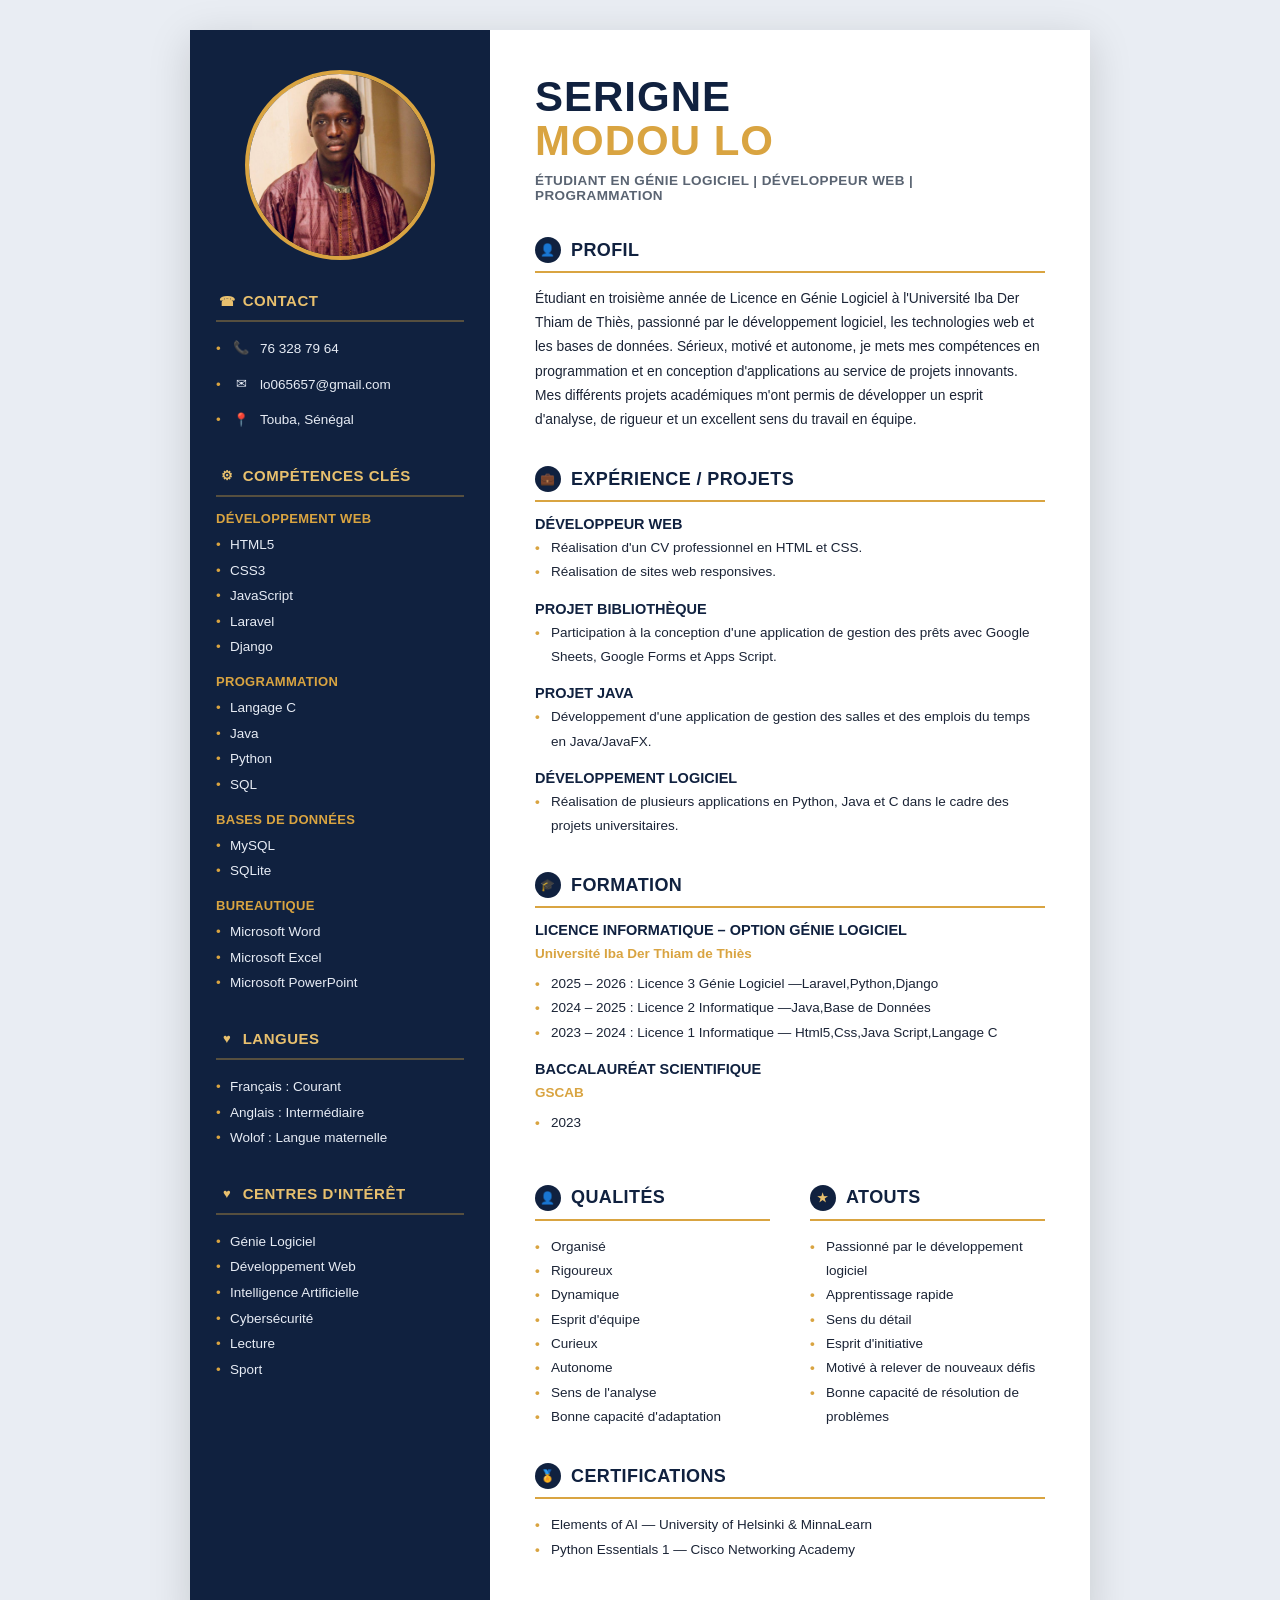
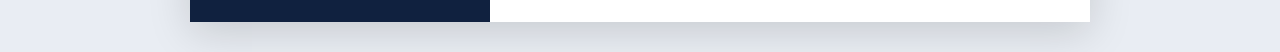
==== index.html @ 942d6760 "deplace index.html a la racine" ====
<!DOCTYPE html>
<html lang="fr">
<head>
<meta charset="UTF-8">
<meta name="viewport" content="width=device-width, initial-scale=1.0">
<title>CV - Serigne Modou Lo</title>
<link rel="stylesheet" href="css/style.css">
</head>
<body>

<div class="cv-container">

  <aside class="sidebar">

    <div class="photo-wrapper">
      <img src="image/photo.jpg" alt="Photo de Serigne Modou Lo" class="photo" onerror="this.style.display='none'; this.parentElement.classList.add('no-photo');">
      <span class="initials">SML</span>
    </div>

    <section class="side-section">
      <h2><span class="icon">☎</span> CONTACT</h2>
      <ul class="contact-list">
        <li><span class="icon">📞</span> 76 328 79 64</li>
        <li><span class="icon">✉</span> lo065657@gmail.com</li>
        <li><span class="icon">📍</span> Touba, Sénégal</li>
      </ul>
    </section>

    <section class="side-section">
      <h2><span class="icon">⚙</span> COMPÉTENCES CLÉS</h2>

      <h3>DÉVELOPPEMENT WEB</h3>
      <ul>
        <li>HTML5</li>
        <li>CSS3</li>
        <li>JavaScript</li>
        <li>Laravel</li>
        <li>Django</li>
      </ul>

      <h3>PROGRAMMATION</h3>
      <ul>
        <li>Langage C</li>
        <li>Java</li>
        <li>Python</li>
        <li>SQL</li>
      </ul>

      <h3>BASES DE DONNÉES</h3>
      <ul>
        <li>MySQL</li>
        <li>SQLite</li>
      </ul>

      <h3>BUREAUTIQUE</h3>
      <ul>
        <li>Microsoft Word</li>
        <li>Microsoft Excel</li>
        <li>Microsoft PowerPoint</li>
      </ul>
    </section>

    <section class="side-section">
      <h2><span class="icon">♥</span> LANGUES</h2>
      <ul>
        <li>Français : Courant</li>
        <li>Anglais : Intermédiaire</li>
        <li>Wolof : Langue maternelle</li>
      </ul>
    </section>

    <section class="side-section">
      <h2><span class="icon">♥</span> CENTRES D'INTÉRÊT</h2>
      <ul>
        <li>Génie Logiciel</li>
        <li>Développement Web</li>
        <li>Intelligence Artificielle</li>
        <li>Cybersécurité</li>
        <li>Lecture</li>
        <li>Sport</li>
      </ul>
    </section>

  </aside>

  <main class="content">

    <header class="header">
      <h1>SERIGNE<br><span>MODOU LO</span></h1>
      <p class="subtitle">ÉTUDIANT EN GÉNIE LOGICIEL | DÉVELOPPEUR WEB | PROGRAMMATION</p>
    </header>

    <section class="main-section">
      <h2><span class="round-icon">👤</span> PROFIL</h2>
      <p>
        Étudiant en troisième année de Licence en Génie Logiciel à l'Université Iba Der Thiam de Thiès,
        passionné par le développement logiciel, les technologies web et les bases de données. Sérieux,
        motivé et autonome, je mets mes compétences en programmation et en conception d'applications
        au service de projets innovants. Mes différents projets académiques m'ont permis de développer
        un esprit d'analyse, de rigueur et un excellent sens du travail en équipe.
      </p>
    </section>

    <section class="main-section">
      <h2><span class="round-icon">💼</span> EXPÉRIENCE / PROJETS</h2>

      <div class="entry">
        <h3>DÉVELOPPEUR WEB</h3>
        <ul>
          <li>Réalisation d'un CV professionnel en HTML et CSS.</li>
          <li>Réalisation de sites web responsives.</li>
        </ul>
      </div>

      <div class="entry">
        <h3>PROJET BIBLIOTHÈQUE</h3>
        <ul>
          <li>Participation à la conception d'une application de gestion des prêts avec Google Sheets, Google Forms et Apps Script.</li>
        </ul>
      </div>

      <div class="entry">
        <h3>PROJET JAVA</h3>
        <ul>
          <li>Développement d'une application de gestion des salles et des emplois du temps en Java/JavaFX.</li>
        </ul>
      </div>

      <div class="entry">
        <h3>DÉVELOPPEMENT LOGICIEL</h3>
        <ul>
          <li>Réalisation de plusieurs applications en Python, Java et C dans le cadre des projets universitaires.</li>
        </ul>
      </div>
    </section>

    <section class="main-section">
      <h2><span class="round-icon">🎓</span> FORMATION</h2>

      <div class="entry">
        <h3>LICENCE INFORMATIQUE – OPTION GÉNIE LOGICIEL</h3>
        <p class="school">Université Iba Der Thiam de Thiès</p>
        <ul class="plain">
          <li>2025 – 2026 : Licence 3 Génie Logiciel —Laravel,Python,Django</li>
          <li>2024 – 2025 : Licence 2 Informatique —Java,Base de Données </li>
          <li>2023 – 2024 : Licence 1 Informatique — Html5,Css,Java Script,Langage C </li>
        </ul>
      </div>

      <div class="entry">
        <h3>BACCALAURÉAT SCIENTIFIQUE</h3>
        <p class="school">GSCAB</p>
        <ul class="plain">
          <li>2023</li>
        </ul>
      </div>
    </section>

    <div class="two-col">
      <section class="main-section half">
        <h2><span class="round-icon">👤</span> QUALITÉS</h2>
        <ul>
          <li>Organisé</li>
          <li>Rigoureux</li>
          <li>Dynamique</li>
          <li>Esprit d'équipe</li>
          <li>Curieux</li>
          <li>Autonome</li>
          <li>Sens de l'analyse</li>
          <li>Bonne capacité d'adaptation</li>
        </ul>
      </section>

      <section class="main-section half">
        <h2><span class="round-icon">★</span> ATOUTS</h2>
        <ul>
          <li>Passionné par le développement logiciel</li>
          <li>Apprentissage rapide</li>
          <li>Sens du détail</li>
          <li>Esprit d'initiative</li>
          <li>Motivé à relever de nouveaux défis</li>
          <li>Bonne capacité de résolution de problèmes</li>
        </ul>
      </section>
    </div>

    <section class="main-section">
      <h2><span class="round-icon">🏅</span> CERTIFICATIONS</h2>
      <ul>
        <li>Elements of AI — University of Helsinki &amp; MinnaLearn</li>
        <li>Python Essentials 1 — Cisco Networking Academy</li>
      </ul>
    </section>

  </main>

</div>

</body>
</html>
---- css/style.css ----
:root {
  --navy: #10213f;
  --navy-dark: #0b182f;
  --gold: #d9a441;
  --gold-light: #e8c06e;
  --text-light: #e7ecf5;
  --text-dark: #1b2436;
  --text-muted: #5a6472;
}

* {
  box-sizing: border-box;
  margin: 0;
  padding: 0;
}

body {
  font-family: 'Segoe UI', Arial, sans-serif;
  background: #e9edf3;
  color: var(--text-dark);
  display: flex;
  justify-content: center;
  padding: 30px 10px;
}

.cv-container {
  display: grid;
  grid-template-columns: 300px 1fr;
  width: 100%;
  max-width: 900px;
  background: #ffffff;
  box-shadow: 0 10px 40px rgba(0,0,0,0.15);
  min-height: 1200px;
}

.sidebar {
  background: var(--navy);
  color: var(--text-light);
  padding: 40px 26px;
  position: relative;
}

.photo-wrapper {
  width: 190px;
  height: 190px;
  margin: 0 auto 30px;
  border-radius: 50%;
  border: 4px solid var(--gold);
  overflow: hidden;
  position: relative;
  display: flex;
  align-items: center;
  justify-content: center;
  background: var(--navy-dark);
}

.photo-wrapper .photo {
  width: 100%;
  height: 100%;
  object-fit: cover;
  object-position: center 25%;
}

.photo-wrapper .initials {
  display: none;
  font-size: 48px;
  font-weight: 700;
  color: var(--gold-light);
  letter-spacing: 2px;
}

.photo-wrapper.no-photo .initials {
  display: block;
}

.side-section {
  margin-bottom: 32px;
}

.side-section h2 {
  font-size: 15px;
  color: var(--gold-light);
  letter-spacing: 0.5px;
  margin-bottom: 14px;
  padding-bottom: 8px;
  border-bottom: 2px solid rgba(217, 164, 65, 0.35);
}

.side-section h3 {
  font-size: 13px;
  color: var(--gold);
  margin: 14px 0 6px;
  letter-spacing: 0.3px;
}

.side-section ul {
  list-style: none;
}

.side-section ul li {
  font-size: 13.5px;
  line-height: 1.9;
  color: var(--text-light);
  padding-left: 14px;
  position: relative;
}

.side-section ul li::before {
  content: "•";
  color: var(--gold);
  position: absolute;
  left: 0;
}

.contact-list li {
  display: flex;
  align-items: center;
  gap: 8px;
  padding-left: 0;
  margin-bottom: 10px;
}

.contact-list li::before {
  content: none;
}

.icon {
  display: inline-flex;
  align-items: center;
  justify-content: center;
  width: 22px;
  height: 22px;
  font-size: 13px;
}

/* ================= MAIN CONTENT ================= */

.content {
  padding: 45px 45px 60px;
}

.header h1 {
  font-size: 42px;
  font-weight: 800;
  color: var(--navy);
  line-height: 1.05;
  letter-spacing: 1px;
}

.header h1 span {
  color: var(--gold);
}

.header .subtitle {
  margin-top: 10px;
  font-size: 13.5px;
  font-weight: 600;
  color: var(--text-muted);
  letter-spacing: 0.4px;
}

.main-section {
  margin-top: 34px;
}

.main-section h2 {
  display: flex;
  align-items: center;
  gap: 10px;
  font-size: 18px;
  color: var(--navy);
  font-weight: 700;
  letter-spacing: 0.4px;
  padding-bottom: 8px;
  margin-bottom: 14px;
  border-bottom: 2px solid var(--gold);
}

.round-icon {
  display: inline-flex;
  align-items: center;
  justify-content: center;
  width: 26px;
  height: 26px;
  min-width: 26px;
  border-radius: 50%;
  background: var(--navy);
  color: var(--gold-light);
  font-size: 12px;
}

.main-section p {
  font-size: 13.8px;
  line-height: 1.75;
  color: var(--text-dark);
}

.entry {
  margin-bottom: 16px;
}

.entry h3 {
  font-size: 14.5px;
  color: var(--navy);
  font-weight: 700;
  margin-bottom: 4px;
}

.entry .school {
  font-size: 13.5px;
  color: var(--gold);
  font-weight: 600;
  margin-bottom: 6px;
}

.main-section ul,
.entry ul {
  list-style: none;
  margin-top: 4px;
}

.main-section ul li,
.entry ul li {
  font-size: 13.5px;
  line-height: 1.8;
  padding-left: 16px;
  position: relative;
  color: var(--text-dark);
}

.main-section ul li::before,
.entry ul li::before {
  content: "•";
  color: var(--gold);
  position: absolute;
  left: 0;
  font-weight: 700;
}

.entry ul.plain li {
  color: var(--text-dark);
  font-weight: 500;
}

.two-col {
  display: grid;
  grid-template-columns: 1fr 1fr;
  gap: 40px;
}

.two-col .main-section.half {
  margin-top: 34px;
}

/* ================= RESPONSIVE ================= */

@media (max-width: 720px) {
  .cv-container {
    grid-template-columns: 1fr;
  }
  .two-col {
    grid-template-columns: 1fr;
    gap: 0;
  }
  .header h1 {
    font-size: 32px;
  }
}

@media print {
  body {
    background: #fff;
    padding: 0;
  }
  .cv-container {
    box-shadow: none;
    max-width: 100%;
  }
}
@media print {
  @page {
    size: A4;
    margin: 0;
  }

  body {
    background: #fff;
    padding: 0;
  }

  .cv-container {
    box-shadow: none;
    max-width: 100%;
    width: 210mm;
    min-height: 297mm;
    height: 297mm;
    grid-template-columns: 75mm 1fr;
  }

  .sidebar {
    padding: 8mm 6mm;
  }

  .content {
    padding: 10mm 12mm;
  }

  .photo-wrapper {
    width: 130px;
    height: 130px;
    margin-bottom: 16px;
  }

  .side-section {
    margin-bottom: 18px;
  }

  .side-section ul li {
    font-size: 11.5px;
    line-height: 1.6;
  }

  .header h1 {
    font-size: 30px;
  }

  .main-section {
    margin-top: 18px;
  }

  .main-section p,
  .main-section ul li,
  .entry ul li {
    font-size: 12px;
    line-height: 1.5;
  }

  /* empêche qu'une section soit coupée entre deux pages */
  .main-section, .entry {
    break-inside: avoid;
  }
}
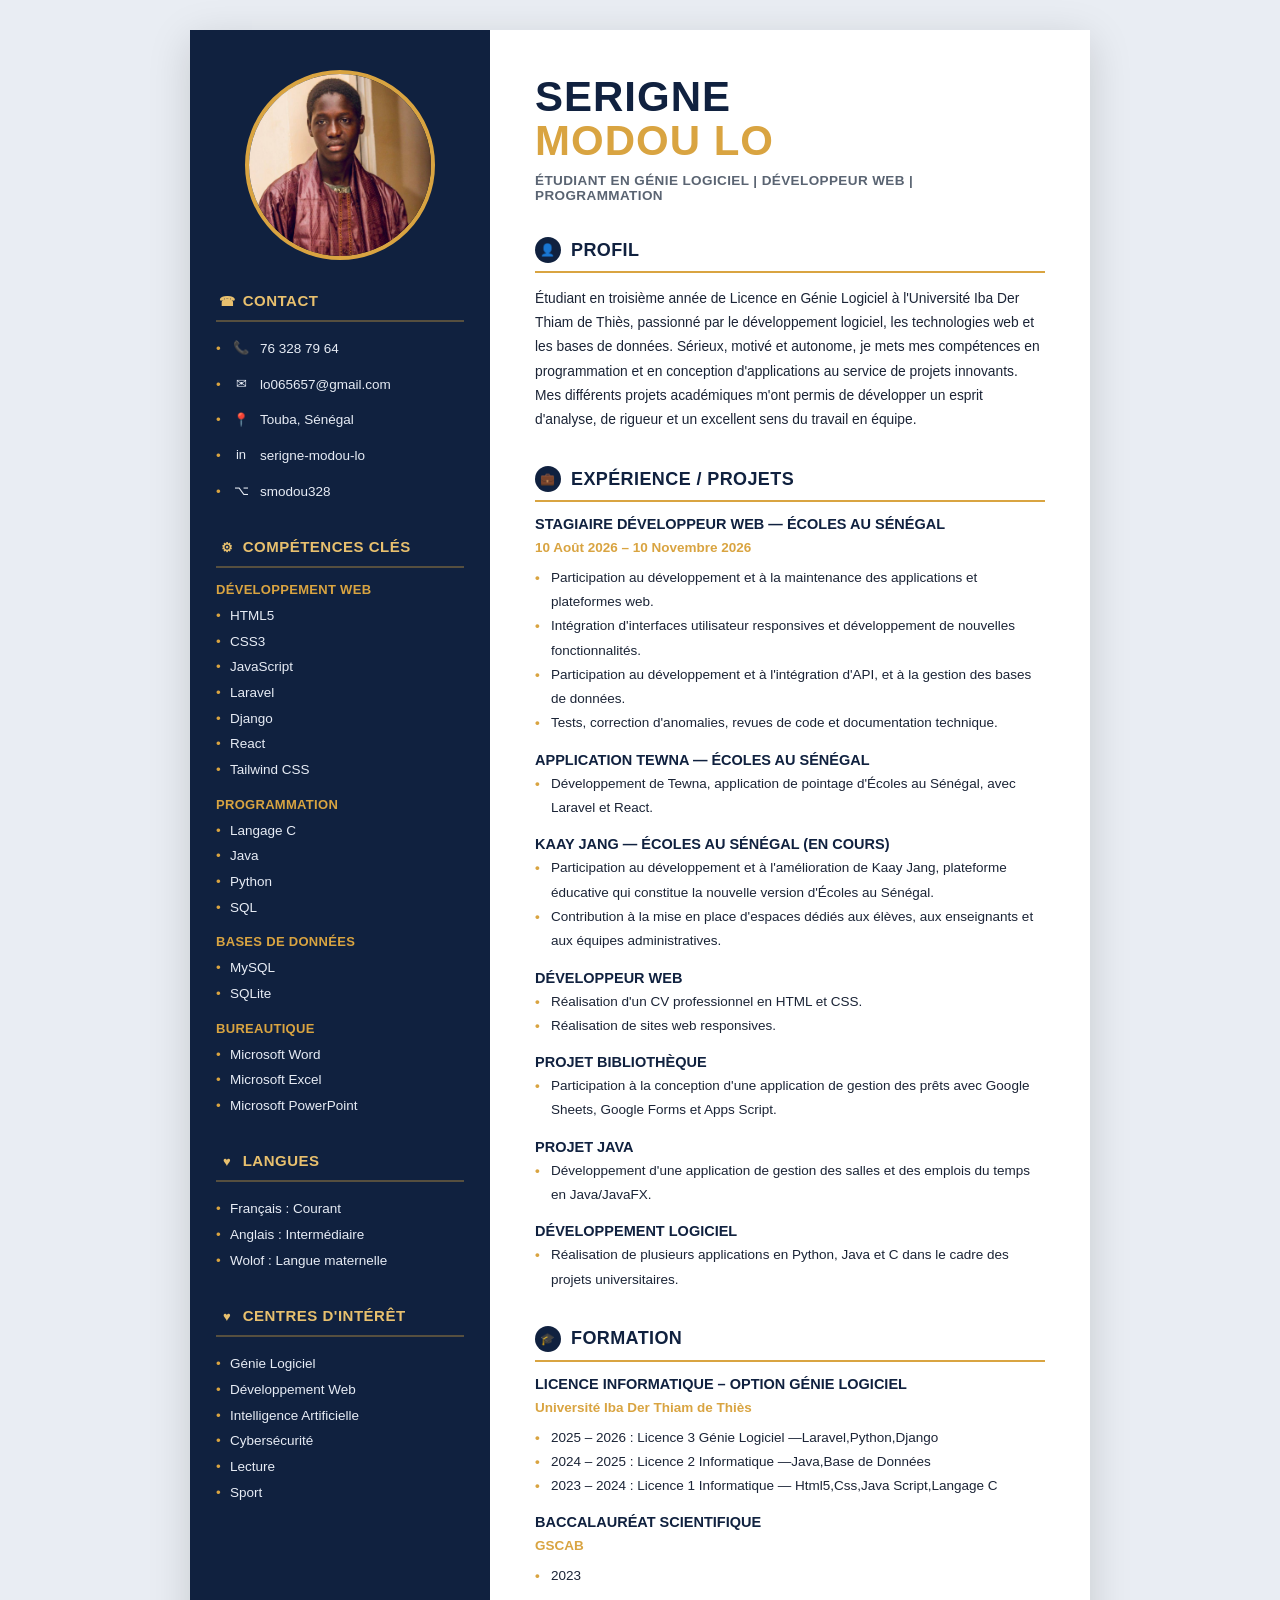
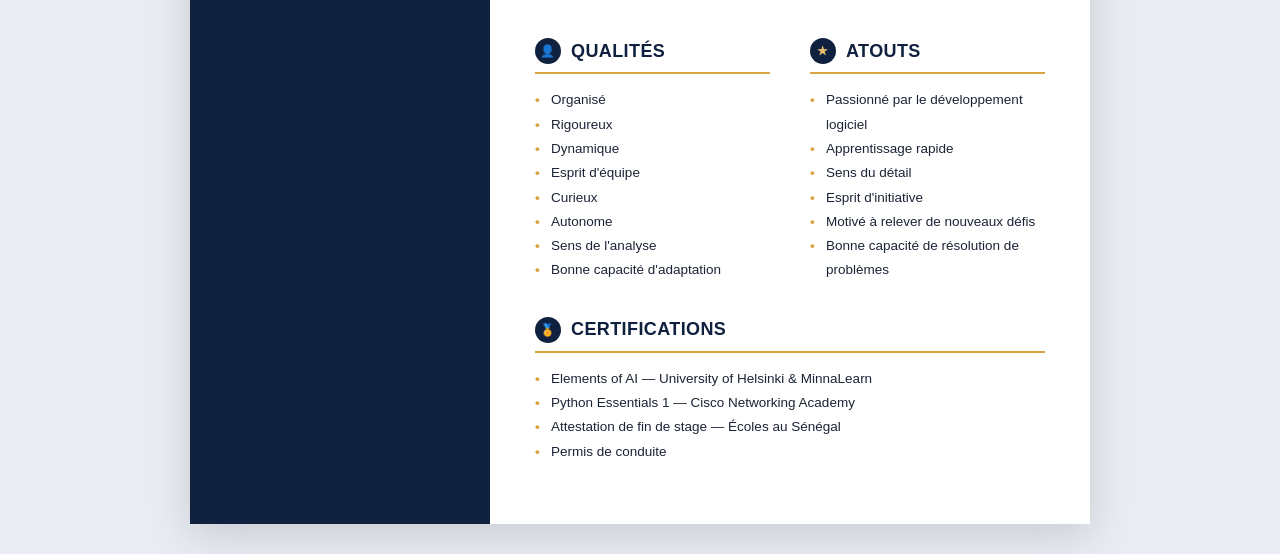
==== commit 9a78d83b: "amelioration et finalisation de mon cv" ====
--- a/index.html
+++ b/index.html
@@ -23,6 +23,8 @@
         <li><span class="icon">📞</span> 76 328 79 64</li>
         <li><span class="icon">✉</span> lo065657@gmail.com</li>
         <li><span class="icon">📍</span> Touba, Sénégal</li>
+        <li><span class="icon">in</span> <a href="https://www.linkedin.com/in/serigne-modou-lo-a59762390" target="_blank" rel="noopener">serigne-modou-lo</a></li>
+        <li><span class="icon">⌥</span> <a href="https://github.com/smodou328" target="_blank" rel="noopener">smodou328</a></li>
       </ul>
     </section>
 
@@ -36,6 +38,8 @@
         <li>JavaScript</li>
         <li>Laravel</li>
         <li>Django</li>
+        <li>React</li>
+        <li>Tailwind CSS</li>
       </ul>
 
       <h3>PROGRAMMATION</h3>
@@ -105,6 +109,32 @@
       <h2><span class="round-icon">💼</span> EXPÉRIENCE / PROJETS</h2>
 
       <div class="entry">
+        <h3>STAGIAIRE DÉVELOPPEUR WEB — ÉCOLES AU SÉNÉGAL</h3>
+        <p class="school">10 Août 2026 – 10 Novembre 2026</p>
+        <ul>
+          <li>Participation au développement et à la maintenance des applications et plateformes web.</li>
+          <li>Intégration d'interfaces utilisateur responsives et développement de nouvelles fonctionnalités.</li>
+          <li>Participation au développement et à l'intégration d'API, et à la gestion des bases de données.</li>
+          <li>Tests, correction d'anomalies, revues de code et documentation technique.</li>
+        </ul>
+      </div>
+
+      <div class="entry">
+        <h3>APPLICATION TEWNA — ÉCOLES AU SÉNÉGAL</h3>
+        <ul>
+          <li>Développement de Tewna, application de pointage d'Écoles au Sénégal, avec Laravel et React.</li>
+        </ul>
+      </div>
+
+      <div class="entry">
+        <h3>KAAY JANG — ÉCOLES AU SÉNÉGAL (EN COURS)</h3>
+        <ul>
+          <li>Participation au développement et à l'amélioration de Kaay Jang, plateforme éducative qui constitue la nouvelle version d'Écoles au Sénégal.</li>
+          <li>Contribution à la mise en place d'espaces dédiés aux élèves, aux enseignants et aux équipes administratives.</li>
+        </ul>
+      </div>
+
+      <div class="entry">
         <h3>DÉVELOPPEUR WEB</h3>
         <ul>
           <li>Réalisation d'un CV professionnel en HTML et CSS.</li>
@@ -189,6 +219,8 @@
       <ul>
         <li>Elements of AI — University of Helsinki &amp; MinnaLearn</li>
         <li>Python Essentials 1 — Cisco Networking Academy</li>
+        <li>Attestation de fin de stage — Écoles au Sénégal</li>
+        <li>Permis de conduite</li>
       </ul>
     </section>
 
@@ -197,4 +229,4 @@
 </div>
 
 </body>
-</html>
+</html>
--- a/css/style.css
+++ b/css/style.css
@@ -124,6 +124,16 @@
   content: none;
 }
 
+.contact-list a {
+  color: var(--text-light);
+  text-decoration: none;
+  word-break: break-all;
+}
+
+.contact-list a:hover {
+  color: var(--gold-light);
+}
+
 .icon {
   display: inline-flex;
   align-items: center;
@@ -339,4 +349,4 @@
   .main-section, .entry {
     break-inside: avoid;
   }
-}
+}
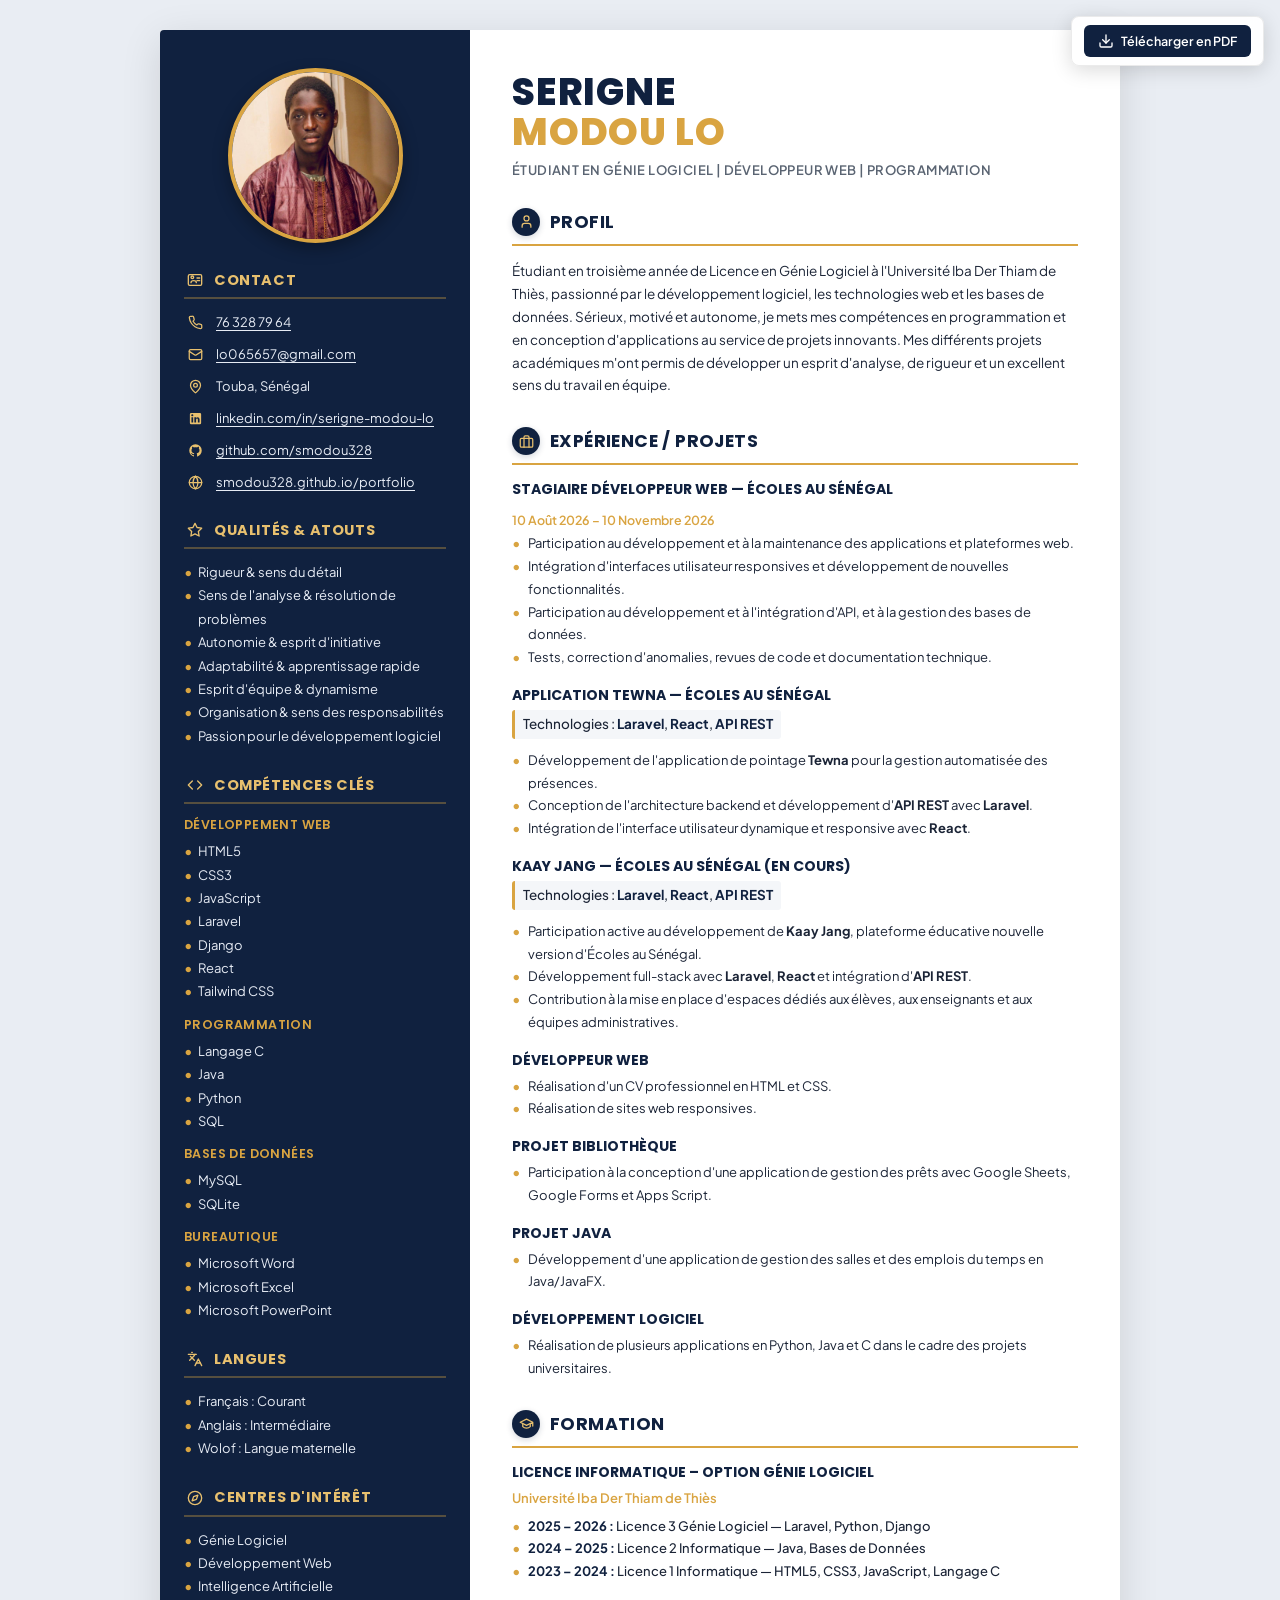
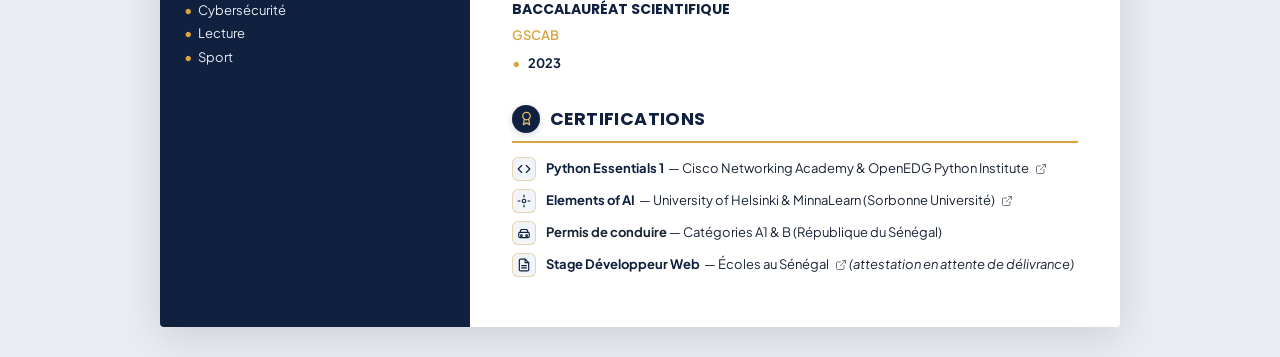
==== commit 271e3d85: "amelioration et integration des certficats" ====
--- a/index.html
+++ b/index.html
@@ -3,13 +3,28 @@
 <head>
 <meta charset="UTF-8">
 <meta name="viewport" content="width=device-width, initial-scale=1.0">
-<title>CV - Serigne Modou Lo</title>
+<meta name="description" content="CV de Serigne Modou Lo — Étudiant en Génie Logiciel & Développeur Web. Compétences en Laravel, React, Django, Python et Conception Logicielle.">
+<title>CV - Serigne Modou Lo | Développeur Web & Génie Logiciel</title>
+<!-- Google Fonts cohérentes avec le Portfolio (Plus Jakarta Sans & Poppins) -->
+<link rel="preconnect" href="https://fonts.googleapis.com">
+<link rel="preconnect" href="https://fonts.gstatic.com" crossorigin>
+<link href="https://fonts.googleapis.com/css2?family=Plus+Jakarta+Sans:wght@400;500;600;700;800&family=Poppins:wght@500;600;700;800&display=swap" rel="stylesheet">
+<!-- Boxicons CDN (compatibilité portfolio) -->
+<link href="https://unpkg.com/boxicons@2.1.4/css/boxicons.min.css" rel="stylesheet">
 <link rel="stylesheet" href="css/style.css">
 </head>
 <body>
 
+<div class="no-print action-bar">
+  <a href="CV_Serigne_Modou_LO.pdf" download="CV_Serigne_Modou_LO.pdf" class="btn btn-download" title="Télécharger le fichier PDF">
+    <svg class="btn-icon" viewBox="0 0 24 24" width="16" height="16" fill="none" stroke="currentColor" stroke-width="2" stroke-linecap="round" stroke-linejoin="round"><path d="M21 15v4a2 2 0 0 1-2 2H5a2 2 0 0 1-2-2v-4"></path><polyline points="7 10 12 15 17 10"></polyline><line x1="12" y1="15" x2="12" y2="3"></line></svg>
+    <span>Télécharger en PDF</span>
+  </a>
+</div>
+
 <div class="cv-container">
 
+  <!-- ================= COLONNE DE GAUCHE (SIDEBAR) ================= -->
   <aside class="sidebar">
 
     <div class="photo-wrapper">
@@ -17,19 +32,81 @@
       <span class="initials">SML</span>
     </div>
 
-    <section class="side-section">
-      <h2><span class="icon">☎</span> CONTACT</h2>
+    <!-- Section Contact -->
+    <section class="side-section">
+      <h2>
+        <span class="icon">
+          <svg viewBox="0 0 24 24" width="16" height="16" fill="none" stroke="currentColor" stroke-width="2" stroke-linecap="round" stroke-linejoin="round"><rect x="2" y="4" width="20" height="16" rx="2"></rect><path d="M8 10a2 2 0 1 0 0-4 2 2 0 0 0 0 4z"></path><path d="M6 16c0-2 2-3 4-3s4 1 4 3"></path><line x1="15" y1="9" x2="19" y2="9"></line><line x1="15" y1="13" x2="19" y2="13"></line></svg>
+        </span>
+        CONTACT
+      </h2>
       <ul class="contact-list">
-        <li><span class="icon">📞</span> 76 328 79 64</li>
-        <li><span class="icon">✉</span> lo065657@gmail.com</li>
-        <li><span class="icon">📍</span> Touba, Sénégal</li>
-        <li><span class="icon">in</span> <a href="https://www.linkedin.com/in/serigne-modou-lo-a59762390" target="_blank" rel="noopener">serigne-modou-lo</a></li>
-        <li><span class="icon">⌥</span> <a href="https://github.com/smodou328" target="_blank" rel="noopener">smodou328</a></li>
-      </ul>
-    </section>
-
-    <section class="side-section">
-      <h2><span class="icon">⚙</span> COMPÉTENCES CLÉS</h2>
+        <li>
+          <span class="icon">
+            <svg viewBox="0 0 24 24" width="15" height="15" fill="none" stroke="currentColor" stroke-width="2" stroke-linecap="round" stroke-linejoin="round"><path d="M22 16.92v3a2 2 0 0 1-2.18 2 19.79 19.79 0 0 1-8.63-3.07 19.5 19.5 0 0 1-6-6 19.79 19.79 0 0 1-3.07-8.67A2 2 0 0 1 4.11 2h3a2 2 0 0 1 2 1.72 12.84 12.84 0 0 0 .7 2.81 2 2 0 0 1-.45 2.11L8.09 9.91a16 16 0 0 0 6 6l1.27-1.27a2 2 0 0 1 2.11-.45 12.84 12.84 0 0 0 2.81.7A2 2 0 0 1 22 16.92z"></path></svg>
+          </span>
+          <a href="tel:+221763287964">76 328 79 64</a>
+        </li>
+        <li>
+          <span class="icon">
+            <svg viewBox="0 0 24 24" width="15" height="15" fill="none" stroke="currentColor" stroke-width="2" stroke-linecap="round" stroke-linejoin="round"><rect x="2" y="4" width="20" height="16" rx="2"></rect><path d="m22 7-8.97 5.7a1.94 1.94 0 0 1-2.06 0L2 7"></path></svg>
+          </span>
+          <a href="mailto:lo065657@gmail.com">lo065657@gmail.com</a>
+        </li>
+        <li>
+          <span class="icon">
+            <svg viewBox="0 0 24 24" width="15" height="15" fill="none" stroke="currentColor" stroke-width="2" stroke-linecap="round" stroke-linejoin="round"><path d="M20 10c0 4.993-5.539 10.193-7.399 11.799a1 1 0 0 1-1.202 0C9.539 20.193 4 14.993 4 10a8 8 0 0 1 16 0"></path><circle cx="12" cy="10" r="3"></circle></svg>
+          </span>
+          <span>Touba, Sénégal</span>
+        </li>
+        <li>
+          <span class="icon">
+            <svg class="fill-current" viewBox="0 0 24 24" width="15" height="15" fill="currentColor"><path d="M19 3a2 2 0 0 1 2 2v14a2 2 0 0 1-2 2H5a2 2 0 0 1-2-2V5a2 2 0 0 1 2-2h14m-.5 15.5v-5.3a3.26 3.26 0 0 0-3.26-3.26c-.85 0-1.84.52-2.28 1.3v-1.11h-2.79v8.37h2.79v-4.93c0-.77.62-1.4 1.39-1.4a1.4 1.4 0 0 1 1.4 1.4v4.93h2.75M6.88 8.56a1.68 1.68 0 0 0 1.68-1.68c0-.93-.75-1.69-1.68-1.69a1.69 1.69 0 0 0-1.69 1.69c0 .93.76 1.68 1.69 1.68m1.39 9.94v-8.37H5.5v8.37h2.77z"/></svg>
+          </span>
+          <a href="https://www.linkedin.com/in/serigne-modou-lo-a59762390" target="_blank" rel="noopener">linkedin.com/in/serigne-modou-lo</a>
+        </li>
+        <li>
+          <span class="icon">
+            <svg class="fill-current" viewBox="0 0 24 24" width="15" height="15" fill="currentColor"><path d="M12 2A10 10 0 0 0 2 12c0 4.42 2.87 8.17 6.84 9.5.5.08.66-.23.66-.5v-1.69c-2.77.6-3.36-1.34-3.36-1.34-.46-1.16-1.11-1.47-1.11-1.47-.91-.62.07-.6.07-.6 1 .07 1.53 1.03 1.53 1.03.87 1.52 2.34 1.07 2.91.83.1-.65.35-1.09.63-1.34-2.22-.25-4.55-1.11-4.55-4.92 0-1.11.38-2 1.03-2.71-.1-.25-.45-1.29.1-2.64 0 0 .84-.27 2.75 1.02.79-.22 1.65-.33 2.5-.33.85 0 1.71.11 2.5.33 1.91-1.29 2.75-1.02 2.75-1.02.55 1.35.2 2.39.1 2.64.65.71 1.03 1.6 1.03 2.71 0 3.82-2.34 4.66-4.57 4.91.36.31.69.92.69 1.85V21c0 .27.16.59.67.5C19.14 20.16 22 16.42 22 12A10 10 0 0 0 12 2z"/></svg>
+          </span>
+          <a href="https://github.com/smodou328" target="_blank" rel="noopener">github.com/smodou328</a>
+        </li>
+        <li>
+          <span class="icon">
+            <svg viewBox="0 0 24 24" width="15" height="15" fill="none" stroke="currentColor" stroke-width="2" stroke-linecap="round" stroke-linejoin="round"><circle cx="12" cy="12" r="10"></circle><path d="M12 2a14.5 14.5 0 0 0 0 20 14.5 14.5 0 0 0 0-20"></path><path d="M2 12h20"></path></svg>
+          </span>
+          <a href="https://smodou328.github.io/portfolio/" target="_blank" rel="noopener">smodou328.github.io/portfolio</a>
+        </li>
+      </ul>
+    </section>
+
+    <!-- Section Qualités & Atouts (Fusionnée & déplacée dans la colonne de gauche) -->
+    <section class="side-section">
+      <h2>
+        <span class="icon">
+          <svg viewBox="0 0 24 24" width="16" height="16" fill="none" stroke="currentColor" stroke-width="2" stroke-linecap="round" stroke-linejoin="round"><polygon points="12 2 15.09 8.26 22 9.27 17 14.14 18.18 21.02 12 17.77 5.82 21.02 7 14.14 2 9.27 8.91 8.26 12 2"></polygon></svg>
+        </span>
+        QUALITÉS &amp; ATOUTS
+      </h2>
+      <ul class="soft-skills-list">
+        <li>Rigueur &amp; sens du détail</li>
+        <li>Sens de l'analyse &amp; résolution de problèmes</li>
+        <li>Autonomie &amp; esprit d'initiative</li>
+        <li>Adaptabilité &amp; apprentissage rapide</li>
+        <li>Esprit d'équipe &amp; dynamisme</li>
+        <li>Organisation &amp; sens des responsabilités</li>
+        <li>Passion pour le développement logiciel</li>
+      </ul>
+    </section>
+
+    <!-- Section Compétences Clés -->
+    <section class="side-section">
+      <h2>
+        <span class="icon">
+          <svg viewBox="0 0 24 24" width="16" height="16" fill="none" stroke="currentColor" stroke-width="2" stroke-linecap="round" stroke-linejoin="round"><polyline points="16 18 22 12 16 6"></polyline><polyline points="8 6 2 12 8 18"></polyline></svg>
+        </span>
+        COMPÉTENCES CLÉS
+      </h2>
 
       <h3>DÉVELOPPEMENT WEB</h3>
       <ul>
@@ -64,8 +141,14 @@
       </ul>
     </section>
 
-    <section class="side-section">
-      <h2><span class="icon">♥</span> LANGUES</h2>
+    <!-- Section Langues -->
+    <section class="side-section">
+      <h2>
+        <span class="icon">
+          <svg viewBox="0 0 24 24" width="16" height="16" fill="none" stroke="currentColor" stroke-width="2" stroke-linecap="round" stroke-linejoin="round"><path d="m5 8 6 6"></path><path d="m4 14 6-6 2-3"></path><path d="M2 5h12"></path><path d="M7 2h1"></path><path d="m22 22-5-10-5 10"></path><path d="M14 18h6"></path></svg>
+        </span>
+        LANGUES
+      </h2>
       <ul>
         <li>Français : Courant</li>
         <li>Anglais : Intermédiaire</li>
@@ -73,8 +156,14 @@
       </ul>
     </section>
 
-    <section class="side-section">
-      <h2><span class="icon">♥</span> CENTRES D'INTÉRÊT</h2>
+    <!-- Section Centres d'Intérêt -->
+    <section class="side-section">
+      <h2>
+        <span class="icon">
+          <svg viewBox="0 0 24 24" width="16" height="16" fill="none" stroke="currentColor" stroke-width="2" stroke-linecap="round" stroke-linejoin="round"><circle cx="12" cy="12" r="10"></circle><polygon points="16.24 7.76 14.12 14.12 7.76 16.24 9.88 9.88 16.24 7.76"></polygon></svg>
+        </span>
+        CENTRES D'INTÉRÊT
+      </h2>
       <ul>
         <li>Génie Logiciel</li>
         <li>Développement Web</li>
@@ -87,6 +176,7 @@
 
   </aside>
 
+  <!-- ================= COLONNE DE DROITE (CONTENU PRINCIPAL) ================= -->
   <main class="content">
 
     <header class="header">
@@ -94,8 +184,14 @@
       <p class="subtitle">ÉTUDIANT EN GÉNIE LOGICIEL | DÉVELOPPEUR WEB | PROGRAMMATION</p>
     </header>
 
+    <!-- Section Profil -->
     <section class="main-section">
-      <h2><span class="round-icon">👤</span> PROFIL</h2>
+      <h2>
+        <span class="round-icon">
+          <svg viewBox="0 0 24 24" width="15" height="15" fill="none" stroke="currentColor" stroke-width="2" stroke-linecap="round" stroke-linejoin="round"><path d="M19 21v-2a4 4 0 0 0-4-4H9a4 4 0 0 0-4 4v2"></path><circle cx="12" cy="7" r="4"></circle></svg>
+        </span>
+        PROFIL
+      </h2>
       <p>
         Étudiant en troisième année de Licence en Génie Logiciel à l'Université Iba Der Thiam de Thiès,
         passionné par le développement logiciel, les technologies web et les bases de données. Sérieux,
@@ -105,12 +201,20 @@
       </p>
     </section>
 
+    <!-- Section Expérience / Projets -->
     <section class="main-section">
-      <h2><span class="round-icon">💼</span> EXPÉRIENCE / PROJETS</h2>
-
-      <div class="entry">
-        <h3>STAGIAIRE DÉVELOPPEUR WEB — ÉCOLES AU SÉNÉGAL</h3>
-        <p class="school">10 Août 2026 – 10 Novembre 2026</p>
+      <h2>
+        <span class="round-icon">
+          <svg viewBox="0 0 24 24" width="15" height="15" fill="none" stroke="currentColor" stroke-width="2" stroke-linecap="round" stroke-linejoin="round"><rect width="20" height="14" x="2" y="7" rx="2" ry="2"></rect><path d="M16 21V5a2 2 0 0 0-2-2h-4a2 2 0 0 0-2 2v16"></path></svg>
+        </span>
+        EXPÉRIENCE / PROJETS
+      </h2>
+
+      <div class="entry">
+        <div class="entry-header">
+          <h3>STAGIAIRE DÉVELOPPEUR WEB — ÉCOLES AU SÉNÉGAL</h3>
+          <span class="entry-date">10 Août 2026 – 10 Novembre 2026</span>
+        </div>
         <ul>
           <li>Participation au développement et à la maintenance des applications et plateformes web.</li>
           <li>Intégration d'interfaces utilisateur responsives et développement de nouvelles fonctionnalités.</li>
@@ -120,16 +224,21 @@
       </div>
 
       <div class="entry">
-        <h3>APPLICATION TEWNA — ÉCOLES AU SÉNÉGAL</h3>
-        <ul>
-          <li>Développement de Tewna, application de pointage d'Écoles au Sénégal, avec Laravel et React.</li>
-        </ul>
-      </div>
-
-      <div class="entry">
-        <h3>KAAY JANG — ÉCOLES AU SÉNÉGAL (EN COURS)</h3>
-        <ul>
-          <li>Participation au développement et à l'amélioration de Kaay Jang, plateforme éducative qui constitue la nouvelle version d'Écoles au Sénégal.</li>
+        <h3><strong>APPLICATION TEWNA</strong> — ÉCOLES AU SÉNÉGAL</h3>
+        <p class="tech-stack">Technologies : <strong>Laravel</strong>, <strong>React</strong>, <strong>API REST</strong></p>
+        <ul>
+          <li>Développement de l'application de pointage <strong>Tewna</strong> pour la gestion automatisée des présences.</li>
+          <li>Conception de l'architecture backend et développement d'<strong>API REST</strong> avec <strong>Laravel</strong>.</li>
+          <li>Intégration de l'interface utilisateur dynamique et responsive avec <strong>React</strong>.</li>
+        </ul>
+      </div>
+
+      <div class="entry">
+        <h3><strong>KAAY JANG</strong> — ÉCOLES AU SÉNÉGAL (EN COURS)</h3>
+        <p class="tech-stack">Technologies : <strong>Laravel</strong>, <strong>React</strong>, <strong>API REST</strong></p>
+        <ul>
+          <li>Participation active au développement de <strong>Kaay Jang</strong>, plateforme éducative nouvelle version d'Écoles au Sénégal.</li>
+          <li>Développement full-stack avec <strong>Laravel</strong>, <strong>React</strong> et intégration d'<strong>API REST</strong>.</li>
           <li>Contribution à la mise en place d'espaces dédiés aux élèves, aux enseignants et aux équipes administratives.</li>
         </ul>
       </div>
@@ -164,16 +273,22 @@
       </div>
     </section>
 
+    <!-- Section Formation -->
     <section class="main-section">
-      <h2><span class="round-icon">🎓</span> FORMATION</h2>
+      <h2>
+        <span class="round-icon">
+          <svg viewBox="0 0 24 24" width="15" height="15" fill="none" stroke="currentColor" stroke-width="2" stroke-linecap="round" stroke-linejoin="round"><path d="M22 10v6M2 10l10-5 10 5-10 5z"></path><path d="M6 12v5c3 3 9 3 12 0v-5"></path></svg>
+        </span>
+        FORMATION
+      </h2>
 
       <div class="entry">
         <h3>LICENCE INFORMATIQUE – OPTION GÉNIE LOGICIEL</h3>
         <p class="school">Université Iba Der Thiam de Thiès</p>
         <ul class="plain">
-          <li>2025 – 2026 : Licence 3 Génie Logiciel —Laravel,Python,Django</li>
-          <li>2024 – 2025 : Licence 2 Informatique —Java,Base de Données </li>
-          <li>2023 – 2024 : Licence 1 Informatique — Html5,Css,Java Script,Langage C </li>
+          <li><strong>2025 – 2026 :</strong> Licence 3 Génie Logiciel — Laravel, Python, Django</li>
+          <li><strong>2024 – 2025 :</strong> Licence 2 Informatique — Java, Bases de Données</li>
+          <li><strong>2023 – 2024 :</strong> Licence 1 Informatique — HTML5, CSS3, JavaScript, Langage C</li>
         </ul>
       </div>
 
@@ -181,46 +296,62 @@
         <h3>BACCALAURÉAT SCIENTIFIQUE</h3>
         <p class="school">GSCAB</p>
         <ul class="plain">
-          <li>2023</li>
-        </ul>
-      </div>
-    </section>
-
-    <div class="two-col">
-      <section class="main-section half">
-        <h2><span class="round-icon">👤</span> QUALITÉS</h2>
-        <ul>
-          <li>Organisé</li>
-          <li>Rigoureux</li>
-          <li>Dynamique</li>
-          <li>Esprit d'équipe</li>
-          <li>Curieux</li>
-          <li>Autonome</li>
-          <li>Sens de l'analyse</li>
-          <li>Bonne capacité d'adaptation</li>
-        </ul>
-      </section>
-
-      <section class="main-section half">
-        <h2><span class="round-icon">★</span> ATOUTS</h2>
-        <ul>
-          <li>Passionné par le développement logiciel</li>
-          <li>Apprentissage rapide</li>
-          <li>Sens du détail</li>
-          <li>Esprit d'initiative</li>
-          <li>Motivé à relever de nouveaux défis</li>
-          <li>Bonne capacité de résolution de problèmes</li>
-        </ul>
-      </section>
-    </div>
-
+          <li><strong>2023</strong></li>
+        </ul>
+      </div>
+    </section>
+
+    <!-- Section Certifications & Qualifications -->
     <section class="main-section">
-      <h2><span class="round-icon">🏅</span> CERTIFICATIONS</h2>
-      <ul>
-        <li>Elements of AI — University of Helsinki &amp; MinnaLearn</li>
-        <li>Python Essentials 1 — Cisco Networking Academy</li>
-        <li>Attestation de fin de stage — Écoles au Sénégal</li>
-        <li>Permis de conduite</li>
+      <h2>
+        <span class="round-icon">
+          <svg viewBox="0 0 24 24" width="15" height="15" fill="none" stroke="currentColor" stroke-width="2" stroke-linecap="round" stroke-linejoin="round"><circle cx="12" cy="8" r="6"></circle><path d="M15.477 12.89 17 22l-5-3-5 3 1.523-9.11"></path></svg>
+        </span>
+        CERTIFICATIONS
+      </h2>
+      <ul class="cert-list">
+        <li>
+          <span class="cert-bullet">
+            <svg viewBox="0 0 24 24" width="14" height="14" fill="none" stroke="currentColor" stroke-width="2" stroke-linecap="round" stroke-linejoin="round"><polyline points="16 18 22 12 16 6"></polyline><polyline points="8 6 2 12 8 18"></polyline></svg>
+          </span>
+          <div>
+            <a href="https://www.credly.com/badges/21ee6272-469c-4f35-bf81-b228a73a2136" target="_blank" rel="noopener noreferrer" class="cert-link" title="Vérifier le badge officiel sur Credly">
+              <strong>Python Essentials 1</strong> — Cisco Networking Academy &amp; OpenEDG Python Institute
+              <svg class="cert-ext-icon" viewBox="0 0 24 24" width="12" height="12" fill="none" stroke="currentColor" stroke-width="2" stroke-linecap="round" stroke-linejoin="round"><path d="M18 13v6a2 2 0 0 1-2 2H5a2 2 0 0 1-2-2V8a2 2 0 0 1 2-2h6"></path><polyline points="15 3 21 3 21 9"></polyline><line x1="10" y1="14" x2="21" y2="3"></line></svg>
+            </a>
+          </div>
+        </li>
+        <li>
+          <span class="cert-bullet">
+            <svg viewBox="0 0 24 24" width="14" height="14" fill="none" stroke="currentColor" stroke-width="2" stroke-linecap="round" stroke-linejoin="round"><circle cx="12" cy="12" r="3"></circle><path d="M12 2v3m0 14v3M2 12h3m14 0h3"></path></svg>
+          </span>
+          <div>
+            <a href="https://certificates.mooc.fi/validate/m18rqwmogfe" target="_blank" rel="noopener noreferrer" class="cert-link" title="Vérifier le certificat officiel University of Helsinki">
+              <strong>Elements of AI</strong> — University of Helsinki &amp; MinnaLearn (Sorbonne Université)
+              <svg class="cert-ext-icon" viewBox="0 0 24 24" width="12" height="12" fill="none" stroke="currentColor" stroke-width="2" stroke-linecap="round" stroke-linejoin="round"><path d="M18 13v6a2 2 0 0 1-2 2H5a2 2 0 0 1-2-2V8a2 2 0 0 1 2-2h6"></path><polyline points="15 3 21 3 21 9"></polyline><line x1="10" y1="14" x2="21" y2="3"></line></svg>
+            </a>
+          </div>
+        </li>
+        <li>
+          <span class="cert-bullet">
+            <svg viewBox="0 0 24 24" width="14" height="14" fill="none" stroke="currentColor" stroke-width="2" stroke-linecap="round" stroke-linejoin="round"><rect x="3" y="11" width="18" height="9" rx="2"></rect><path d="M5 11l2-5h10l2 5"></path><circle cx="7.5" cy="16.5" r="1.5"></circle><circle cx="16.5" cy="16.5" r="1.5"></circle></svg>
+          </span>
+          <div>
+            <strong>Permis de conduire</strong> — Catégories A1 &amp; B (République du Sénégal)
+          </div>
+        </li>
+        <li>
+          <span class="cert-bullet">
+            <svg viewBox="0 0 24 24" width="14" height="14" fill="none" stroke="currentColor" stroke-width="2" stroke-linecap="round" stroke-linejoin="round"><path d="M14 2H6a2 2 0 0 0-2 2v16a2 2 0 0 0 2 2h12a2 2 0 0 0 2-2V8z"></path><polyline points="14 2 14 8 20 8"></polyline><line x1="16" y1="13" x2="8" y2="13"></line><line x1="16" y1="17" x2="8" y2="17"></line></svg>
+          </span>
+          <div>
+            <a href="https://ecolesausenegal.com/" target="_blank" rel="noopener noreferrer" class="cert-link" title="Consulter le site officiel d'Écoles au Sénégal">
+              <strong>Stage Développeur Web</strong> — Écoles au Sénégal
+              <svg class="cert-ext-icon" viewBox="0 0 24 24" width="12" height="12" fill="none" stroke="currentColor" stroke-width="2" stroke-linecap="round" stroke-linejoin="round"><path d="M18 13v6a2 2 0 0 1-2 2H5a2 2 0 0 1-2-2V8a2 2 0 0 1 2-2h6"></path><polyline points="15 3 21 3 21 9"></polyline><line x1="10" y1="14" x2="21" y2="3"></line></svg>
+            </a>
+            <em>(attestation en attente de délivrance)</em>
+          </div>
+        </li>
       </ul>
     </section>
 
--- a/css/style.css
+++ b/css/style.css
@@ -1,49 +1,65 @@
 :root {
   --navy: #10213f;
   --navy-dark: #0b182f;
+  --navy-soft: #172c52;
   --gold: #d9a441;
   --gold-light: #e8c06e;
   --text-light: #e7ecf5;
+  --text-muted-light: #adc0d9;
   --text-dark: #1b2436;
   --text-muted: #5a6472;
+  --border-light: rgba(217, 164, 65, 0.35);
 }
 
 * {
   box-sizing: border-box;
   margin: 0;
   padding: 0;
+  -webkit-print-color-adjust: exact;
+  print-color-adjust: exact;
 }
 
 body {
-  font-family: 'Segoe UI', Arial, sans-serif;
+  font-family: 'Plus Jakarta Sans', 'Segoe UI', -apple-system, BlinkMacSystemFont, Roboto, sans-serif;
   background: #e9edf3;
   color: var(--text-dark);
   display: flex;
-  justify-content: center;
+  flex-direction: column;
+  align-items: center;
   padding: 30px 10px;
+  -webkit-font-smoothing: antialiased;
+  -moz-osx-font-smoothing: grayscale;
+}
+
+h1, h2, h3 {
+  font-family: 'Poppins', 'Plus Jakarta Sans', sans-serif;
 }
 
 .cv-container {
   display: grid;
-  grid-template-columns: 300px 1fr;
+  grid-template-columns: 310px 1fr;
   width: 100%;
-  max-width: 900px;
+  max-width: 960px;
   background: #ffffff;
-  box-shadow: 0 10px 40px rgba(0,0,0,0.15);
+  box-shadow: 0 10px 40px rgba(0, 0, 0, 0.12);
   min-height: 1200px;
-}
+  border-radius: 4px;
+  overflow: hidden;
+}
+
+/* ================= COLONNE DE GAUCHE (SIDEBAR) ================= */
 
 .sidebar {
   background: var(--navy);
   color: var(--text-light);
-  padding: 40px 26px;
+  padding: 38px 24px;
   position: relative;
 }
 
 .photo-wrapper {
-  width: 190px;
-  height: 190px;
-  margin: 0 auto 30px;
+  width: 175px;
+  height: 175px;
+  margin: 0 auto 26px;
   border-radius: 50%;
   border: 4px solid var(--gold);
   overflow: hidden;
@@ -52,6 +68,7 @@
   align-items: center;
   justify-content: center;
   background: var(--navy-dark);
+  box-shadow: 0 6px 16px rgba(0, 0, 0, 0.3);
 }
 
 .photo-wrapper .photo {
@@ -63,7 +80,7 @@
 
 .photo-wrapper .initials {
   display: none;
-  font-size: 48px;
+  font-size: 44px;
   font-weight: 700;
   color: var(--gold-light);
   letter-spacing: 2px;
@@ -74,23 +91,28 @@
 }
 
 .side-section {
-  margin-bottom: 32px;
+  margin-bottom: 26px;
 }
 
 .side-section h2 {
-  font-size: 15px;
+  display: flex;
+  align-items: center;
+  gap: 8px;
+  font-size: 14.5px;
   color: var(--gold-light);
-  letter-spacing: 0.5px;
-  margin-bottom: 14px;
-  padding-bottom: 8px;
-  border-bottom: 2px solid rgba(217, 164, 65, 0.35);
+  letter-spacing: 0.6px;
+  margin-bottom: 12px;
+  padding-bottom: 6px;
+  border-bottom: 2px solid var(--border-light);
+  font-weight: 700;
 }
 
 .side-section h3 {
-  font-size: 13px;
+  font-size: 12.5px;
   color: var(--gold);
-  margin: 14px 0 6px;
-  letter-spacing: 0.3px;
+  margin: 12px 0 6px;
+  letter-spacing: 0.4px;
+  font-weight: 600;
 }
 
 .side-section ul {
@@ -98,8 +120,8 @@
 }
 
 .side-section ul li {
-  font-size: 13.5px;
-  line-height: 1.9;
+  font-size: 13px;
+  line-height: 1.8;
   color: var(--text-light);
   padding-left: 14px;
   position: relative;
@@ -110,24 +132,36 @@
   color: var(--gold);
   position: absolute;
   left: 0;
-}
-
+  font-weight: bold;
+}
+
+.soft-skills-list li {
+  line-height: 1.7;
+}
+
+/* Liste des coordonnées */
+.side-section ul.contact-list li,
 .contact-list li {
   display: flex;
   align-items: center;
-  gap: 8px;
+  gap: 10px;
   padding-left: 0;
   margin-bottom: 10px;
-}
-
+  line-height: 1.4;
+}
+
+.side-section ul.contact-list li::before,
 .contact-list li::before {
-  content: none;
+  content: none !important;
+  display: none !important;
 }
 
 .contact-list a {
   color: var(--text-light);
-  text-decoration: none;
+  text-decoration: underline;
+  text-underline-offset: 2.5px;
   word-break: break-all;
+  transition: color 0.2s ease;
 }
 
 .contact-list a:hover {
@@ -140,21 +174,33 @@
   justify-content: center;
   width: 22px;
   height: 22px;
-  font-size: 13px;
-}
-
-/* ================= MAIN CONTENT ================= */
+  min-width: 22px;
+  color: var(--gold-light);
+  flex-shrink: 0;
+}
+
+.icon svg {
+  display: block;
+  stroke: currentColor;
+}
+
+.icon svg.fill-current {
+  fill: currentColor;
+  stroke: none;
+}
+
+/* ================= COLONNE DE DROITE (CONTENU PRINCIPAL) ================= */
 
 .content {
-  padding: 45px 45px 60px;
+  padding: 42px 42px 50px;
 }
 
 .header h1 {
-  font-size: 42px;
+  font-size: 38px;
   font-weight: 800;
   color: var(--navy);
   line-height: 1.05;
-  letter-spacing: 1px;
+  letter-spacing: 0.8px;
 }
 
 .header h1 span {
@@ -163,21 +209,21 @@
 
 .header .subtitle {
   margin-top: 10px;
-  font-size: 13.5px;
+  font-size: 13px;
   font-weight: 600;
   color: var(--text-muted);
   letter-spacing: 0.4px;
 }
 
 .main-section {
-  margin-top: 34px;
+  margin-top: 30px;
 }
 
 .main-section h2 {
   display: flex;
   align-items: center;
   gap: 10px;
-  font-size: 18px;
+  font-size: 17.5px;
   color: var(--navy);
   font-weight: 700;
   letter-spacing: 0.4px;
@@ -190,18 +236,24 @@
   display: inline-flex;
   align-items: center;
   justify-content: center;
-  width: 26px;
-  height: 26px;
-  min-width: 26px;
+  width: 28px;
+  height: 28px;
+  min-width: 28px;
   border-radius: 50%;
   background: var(--navy);
   color: var(--gold-light);
-  font-size: 12px;
+  flex-shrink: 0;
+  box-shadow: 0 2px 6px rgba(16, 33, 63, 0.18);
+}
+
+.round-icon svg {
+  display: block;
+  stroke: currentColor;
 }
 
 .main-section p {
-  font-size: 13.8px;
-  line-height: 1.75;
+  font-size: 13.5px;
+  line-height: 1.7;
   color: var(--text-dark);
 }
 
@@ -209,18 +261,51 @@
   margin-bottom: 16px;
 }
 
+.entry-header {
+  display: flex;
+  justify-content: space-between;
+  align-items: baseline;
+  flex-wrap: wrap;
+  gap: 8px;
+  margin-bottom: 4px;
+}
+
 .entry h3 {
-  font-size: 14.5px;
+  font-size: 14px;
   color: var(--navy);
   font-weight: 700;
   margin-bottom: 4px;
 }
 
+.entry-date {
+  font-size: 12.5px;
+  color: var(--gold);
+  font-weight: 600;
+  white-space: nowrap;
+}
+
 .entry .school {
-  font-size: 13.5px;
+  font-size: 13px;
   color: var(--gold);
   font-weight: 600;
   margin-bottom: 6px;
+}
+
+.tech-stack {
+  display: inline-block;
+  font-size: 12px;
+  color: var(--navy);
+  background: #f4f6f9;
+  border-left: 3px solid var(--gold);
+  padding: 3px 8px;
+  border-radius: 3px;
+  margin-bottom: 6px;
+  font-weight: 500;
+}
+
+.tech-stack strong {
+  color: var(--navy);
+  font-weight: 700;
 }
 
 .main-section ul,
@@ -231,8 +316,8 @@
 
 .main-section ul li,
 .entry ul li {
-  font-size: 13.5px;
-  line-height: 1.8;
+  font-size: 13px;
+  line-height: 1.75;
   padding-left: 16px;
   position: relative;
   color: var(--text-dark);
@@ -252,50 +337,204 @@
   font-weight: 500;
 }
 
-.two-col {
-  display: grid;
-  grid-template-columns: 1fr 1fr;
-  gap: 40px;
-}
-
-.two-col .main-section.half {
-  margin-top: 34px;
+.entry ul.plain li strong {
+  color: var(--navy);
+}
+
+/* ================= SECTION CERTIFICATIONS ================= */
+
+.cert-list {
+  list-style: none;
+  margin-top: 6px;
+  display: flex;
+  flex-direction: column;
+  gap: 8px;
+}
+
+.cert-list li {
+  display: flex;
+  align-items: center;
+  gap: 10px;
+  padding-left: 0 !important;
+  font-size: 13px;
+  line-height: 1.5;
+  color: var(--text-dark);
+}
+
+.cert-list li::before {
+  content: none !important;
+}
+
+.cert-bullet {
+  display: inline-flex;
+  align-items: center;
+  justify-content: center;
+  width: 24px;
+  height: 24px;
+  min-width: 24px;
+  border-radius: 6px;
+  background: #f1f4f9;
+  color: var(--navy);
+  border: 1px solid rgba(217, 164, 65, 0.4);
+  flex-shrink: 0;
+}
+
+.cert-bullet svg {
+  stroke: currentColor;
+}
+
+.cert-link {
+  color: var(--text-dark);
+  text-decoration: none;
+  display: inline-flex;
+  align-items: center;
+  flex-wrap: wrap;
+  gap: 4px;
+  transition: color 0.2s ease;
+}
+
+.cert-link:hover {
+  color: var(--gold);
+}
+
+.cert-link strong {
+  color: var(--navy);
+  transition: color 0.2s ease;
+}
+
+.cert-link:hover strong {
+  color: var(--gold);
+}
+
+.cert-ext-icon {
+  display: inline-block;
+  opacity: 0.6;
+  margin-left: 2px;
+  stroke: currentColor;
+  flex-shrink: 0;
+  vertical-align: middle;
+  transition: opacity 0.2s ease, transform 0.2s ease;
+}
+
+.cert-link:hover .cert-ext-icon {
+  opacity: 1;
+  transform: translateY(-1px);
+}
+
+/* ================= ACTION BAR (TÉLÉCHARGEMENT & IMPRESSION) ================= */
+
+.action-bar {
+  position: fixed;
+  top: 16px;
+  right: 16px;
+  display: flex;
+  gap: 10px;
+  z-index: 9999;
+  background: rgba(255, 255, 255, 0.95);
+  backdrop-filter: blur(10px);
+  padding: 8px 12px;
+  border-radius: 8px;
+  box-shadow: 0 4px 20px rgba(0, 0, 0, 0.15);
+  border: 1px solid rgba(0, 0, 0, 0.08);
+}
+
+.action-bar .btn {
+  display: inline-flex;
+  align-items: center;
+  gap: 7px;
+  padding: 8px 14px;
+  border-radius: 6px;
+  font-size: 12.5px;
+  font-weight: 600;
+  font-family: inherit;
+  text-decoration: none;
+  border: none;
+  cursor: pointer;
+  transition: all 0.2s ease;
+}
+
+.action-bar .btn-print {
+  background: #f1f4f9;
+  color: var(--navy);
+  border: 1px solid #d0d7e2;
+}
+
+.action-bar .btn-print:hover {
+  background: #e2e8f0;
+  color: var(--navy-dark);
+}
+
+.action-bar .btn-download {
+  background: var(--navy);
+  color: #ffffff;
+}
+
+.action-bar .btn-download:hover {
+  background: var(--navy-dark);
+  color: var(--gold-light);
+}
+
+.btn-icon {
+  stroke: currentColor;
 }
 
 /* ================= RESPONSIVE ================= */
 
-@media (max-width: 720px) {
+@media (max-width: 768px) {
+  body {
+    padding: 12px 8px;
+    align-items: stretch;
+  }
   .cv-container {
     grid-template-columns: 1fr;
-  }
-  .two-col {
-    grid-template-columns: 1fr;
-    gap: 0;
+    min-height: auto;
+    width: 100%;
+    max-width: 100%;
+    box-shadow: 0 4px 16px rgba(0, 0, 0, 0.08);
+  }
+  .sidebar {
+    padding: 30px 20px;
+  }
+  .content {
+    padding: 30px 20px;
   }
   .header h1 {
-    font-size: 32px;
-  }
-}
+    font-size: 30px;
+  }
+  .action-bar {
+    position: static;
+    margin-bottom: 14px;
+    justify-content: center;
+    width: 100%;
+    box-shadow: none;
+    background: transparent;
+    border: none;
+    padding: 0;
+  }
+}
+
+/* ================= IMPRESSION & EXPORT PDF ================= */
 
 @media print {
+  .no-print {
+    display: none !important;
+  }
+
+  @page {
+    size: A4;
+    margin: 0;
+  }
+
+  * {
+    -webkit-print-color-adjust: exact !important;
+    print-color-adjust: exact !important;
+  }
+
   body {
     background: #fff;
     padding: 0;
-  }
-  .cv-container {
-    box-shadow: none;
-    max-width: 100%;
-  }
-}
-@media print {
-  @page {
-    size: A4;
-    margin: 0;
-  }
-
-  body {
-    background: #fff;
-    padding: 0;
+    -webkit-print-color-adjust: exact !important;
+    print-color-adjust: exact !important;
   }
 
   .cv-container {
@@ -303,50 +542,172 @@
     max-width: 100%;
     width: 210mm;
     min-height: 297mm;
-    height: 297mm;
-    grid-template-columns: 75mm 1fr;
+    grid-template-columns: 74mm 1fr;
+    border-radius: 0;
   }
 
   .sidebar {
     padding: 8mm 6mm;
+    background: var(--navy) !important;
+    color: var(--text-light) !important;
+    -webkit-print-color-adjust: exact !important;
+    print-color-adjust: exact !important;
   }
 
   .content {
-    padding: 10mm 12mm;
+    padding: 8mm 10mm;
   }
 
   .photo-wrapper {
-    width: 130px;
-    height: 130px;
-    margin-bottom: 16px;
+    width: 120px;
+    height: 120px;
+    margin-bottom: 14px;
+    -webkit-print-color-adjust: exact !important;
+    print-color-adjust: exact !important;
+  }
+
+  .round-icon {
+    width: 22px;
+    height: 22px;
+    min-width: 22px;
+    -webkit-print-color-adjust: exact !important;
+    print-color-adjust: exact !important;
+  }
+
+  .round-icon svg {
+    width: 12px;
+    height: 12px;
   }
 
   .side-section {
-    margin-bottom: 18px;
+    margin-bottom: 14px;
+    break-inside: avoid;
+    page-break-inside: avoid;
+  }
+
+  .side-section h2 {
+    font-size: 13px;
+    margin-bottom: 8px;
+    padding-bottom: 4px;
+  }
+
+  .side-section h3 {
+    font-size: 12px;
+    margin: 8px 0 3px;
   }
 
   .side-section ul li {
+    font-size: 11px;
+    line-height: 1.5;
+  }
+
+  .contact-list li {
+    margin-bottom: 6px;
+    gap: 6px;
+  }
+
+  .header h1 {
+    font-size: 28px;
+  }
+
+  .header .subtitle {
     font-size: 11.5px;
-    line-height: 1.6;
-  }
-
-  .header h1 {
-    font-size: 30px;
+  }
+
+  .contact-list a {
+    color: var(--gold-light) !important;
+    text-decoration: underline !important;
+    text-underline-offset: 2px !important;
+    -webkit-print-color-adjust: exact !important;
+    print-color-adjust: exact !important;
   }
 
   .main-section {
-    margin-top: 18px;
+    margin-top: 14px;
+    break-inside: auto;
+    page-break-inside: auto;
+  }
+
+  .main-section h2 {
+    font-size: 15px;
+    margin-bottom: 8px;
+    padding-bottom: 5px;
+    break-after: avoid;
+    page-break-after: avoid;
   }
 
   .main-section p,
   .main-section ul li,
   .entry ul li {
+    font-size: 11.5px;
+    line-height: 1.5;
+  }
+
+  .entry {
+    break-inside: avoid;
+    page-break-inside: avoid;
+    margin-bottom: 10px;
+  }
+
+  .entry h3 {
+    font-size: 13px;
+  }
+
+  .entry-date {
+    font-size: 11px;
+  }
+
+  .entry .school {
     font-size: 12px;
-    line-height: 1.5;
-  }
-
-  /* empêche qu'une section soit coupée entre deux pages */
-  .main-section, .entry {
-    break-inside: avoid;
+    margin-bottom: 4px;
+  }
+
+  .tech-stack {
+    font-size: 10.5px;
+    padding: 2px 6px;
+    margin-bottom: 4px;
+    background: #f4f6f9 !important;
+    border-left: 3px solid var(--gold) !important;
+    -webkit-print-color-adjust: exact !important;
+    print-color-adjust: exact !important;
+  }
+
+  .tech-stack strong {
+    color: var(--navy) !important;
+  }
+
+  .cert-list {
+    gap: 5px;
+  }
+
+  .cert-list li {
+    font-size: 11.5px;
+    line-height: 1.4;
+  }
+
+  .cert-link {
+    color: var(--text-dark) !important;
+    text-decoration: none !important;
+  }
+
+  .cert-link strong {
+    color: var(--navy) !important;
+  }
+
+  .cert-ext-icon {
+    display: none !important;
+  }
+
+  .cert-bullet {
+    width: 20px;
+    height: 20px;
+    min-width: 20px;
+    -webkit-print-color-adjust: exact !important;
+    print-color-adjust: exact !important;
+  }
+
+  .cert-bullet svg {
+    width: 11px;
+    height: 11px;
   }
 }
